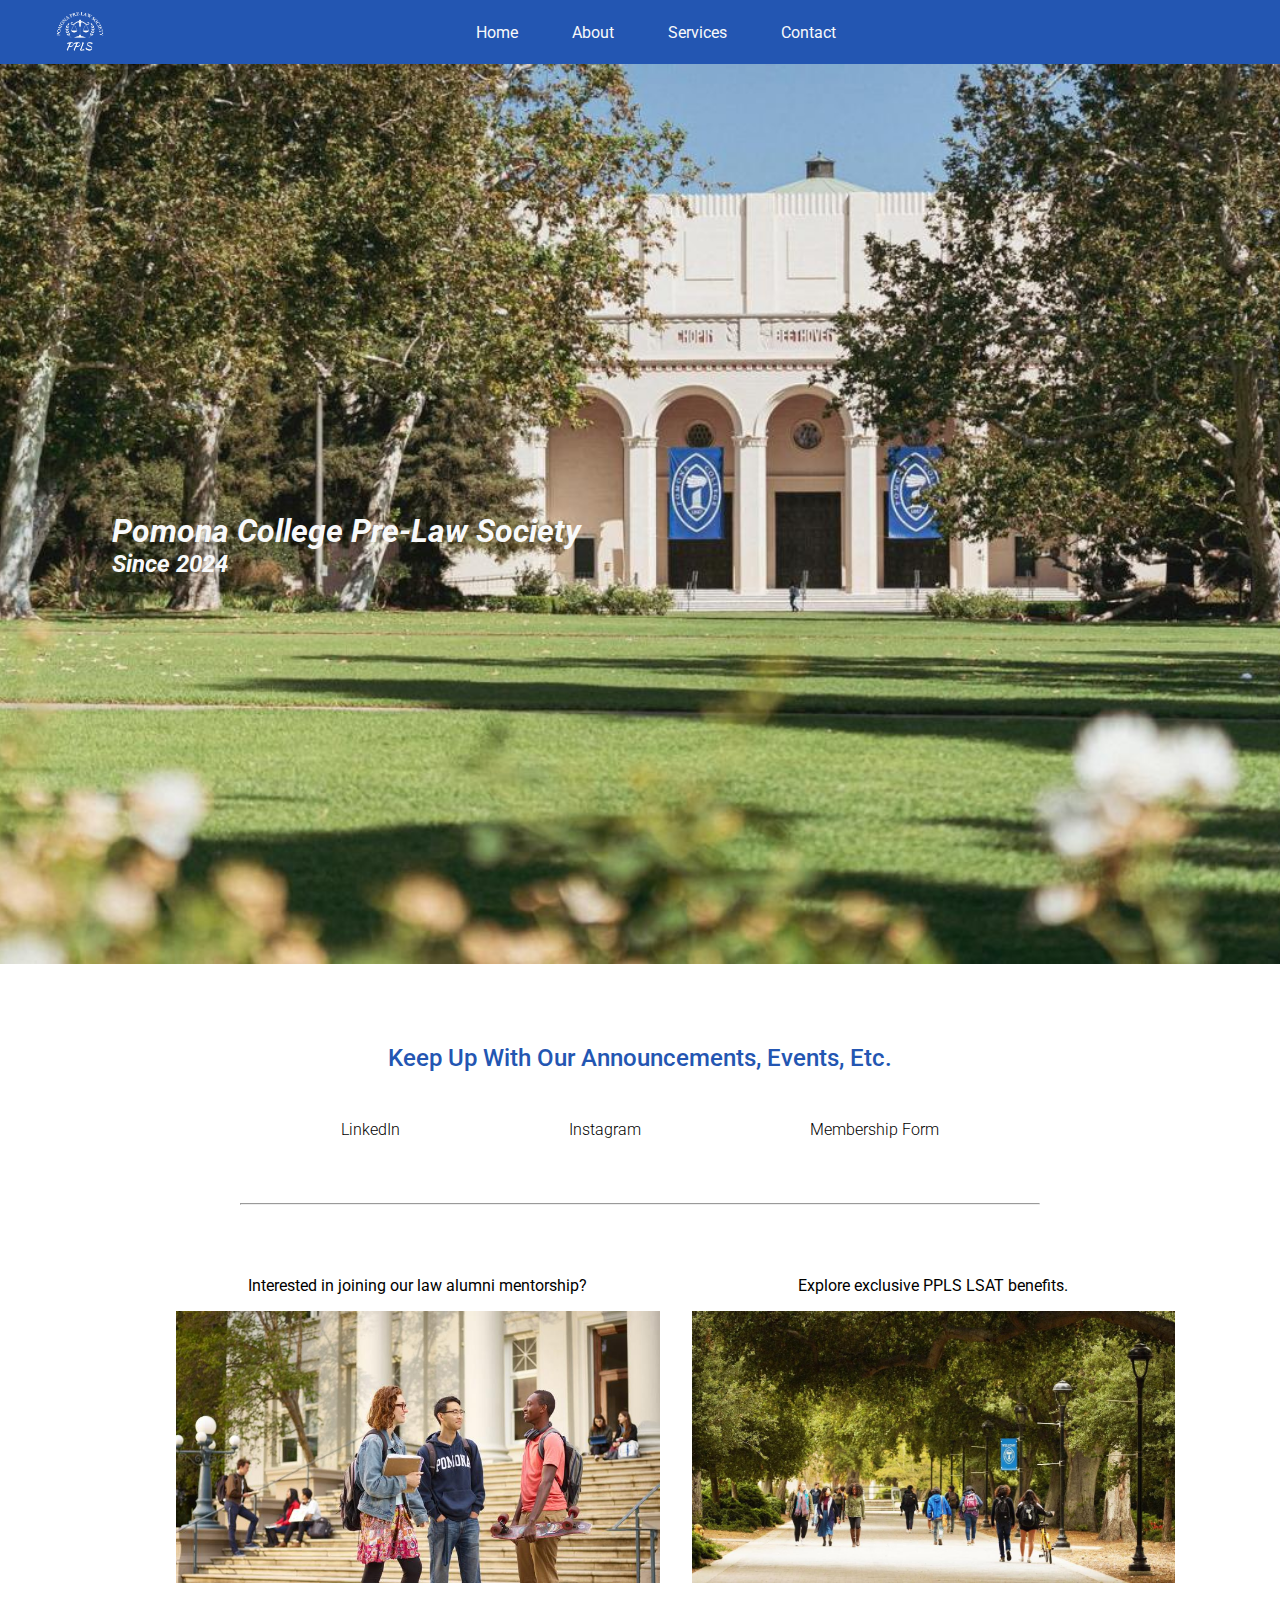
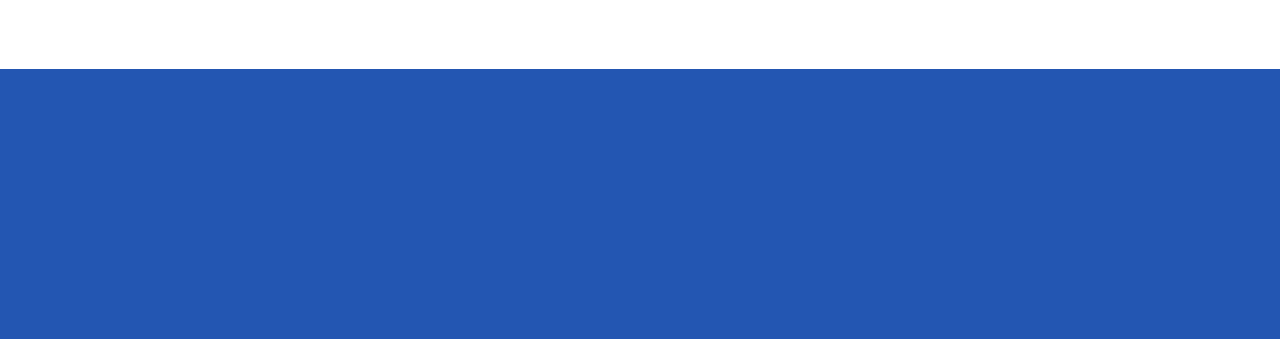
==== index.html @ 8e80bb35 "update" ====
<!DOCTYPE html>
<html lang="en">
  <head>
    <meta charset="UTF-8" />
    <meta name="viewport" content="width=device-width, initial-scale=1.0" />
    <meta http-equiv="X-UA-Compatible" content="ie=edge" />
    <title>Your Page Title</title>
    <link rel="stylesheet" href="style.css" />
    <link rel="preconnect" href="https://fonts.googleapis.com" />
    <link rel="preconnect" href="https://fonts.gstatic.com" crossorigin />
    <link
      href="https://fonts.googleapis.com/css2?family=Roboto:ital,wght@0,100;0,300;0,400;0,500;0,700;0,900;1,100;1,300;1,400;1,500&display=swap"
      rel="stylesheet"
    />
  </head>

  <body>
    <nav>
      <img src="/img/logo.png" alt="Logo" />
      <ul class="navbar-list">
        <li><a href="#">Home</a></li>
        <li><a href="#">About</a></li>
        <li><a href="#">Services</a></li>
        <li><a href="#">Contact</a></li>
      </ul>
    </nav>
    <div class="hero">
      <div class="hero-content">
        <h1>Pomona College Pre-Law Society</h1>
        <h2>Since 2024</h2>
      </div>
    </div>

    <div class="info-section">
      <h2>Keep Up With Our Announcements, Events, Etc.</h2>
      <div class="social-links">
        <p>LinkedIn</p>
        <p>Instagram</p>
        <p>Membership Form</p>
      </div>
    </div>

    <hr />
    <div class="cta-section">
      <div class="cta-box">
        <p>Interested in joining our law alumni mentorship?</p>
        <img src="/img/img1.jpg" alt="Mentorship Image" class="cta-image" />
      </div>
      <div class="cta-box">
        <p>Explore exclusive PPLS LSAT benefits.</p>
        <img src="/img/img2.jpg" alt="LSAT Benefits Image" class="cta-image" />
      </div>
    </div>
    <footer></footer>
  </body>
</html>
---- style.css ----
* {
  margin: 0;
  padding: 0;
  box-sizing: border-box;
  font-family: roboto;
}

nav {
  display: flex;
  position: sticky;
  top: 0;
  align-items: center;
  z-index: 1000;
  width: 100%;
  padding-left: 3rem;
  background-color: #2356b2;
}

.navbar-list {
  display: flex;
  justify-content: space-around;
  list-style: none;
  margin: 0 auto;
  width: 40%;
  padding-right: 5rem;
}

.navbar-list li a {
  text-decoration: none;
  color: #f8f9fa;
}

nav img {
  width: 4rem;
  height: auto;
}

.hero {
  height: 100vh;
  width: 100%;
  background-image: url("/img/hero-img.jpg");
  background-size: cover;
  background-position: center;
  background-repeat: no-repeat;
}

.hero-content {
  margin-left: 7rem;
  padding-top: 28rem;
  color: #f8f9fa;
  font-style: italic;
}

.info-section {
  margin-top: 5rem;
  text-align: center;
}

.info-section h2 {
  font-size: 1.5rem;
  font-weight: 500;
  margin-bottom: 3rem;
  color: #2356b2;
}

.info-section p {
  font-weight: 300;
}

.social-links {
  display: flex;
  justify-content: space-around;
  margin-left: 16rem;
  margin-right: 16rem;
  margin-top: 2rem;
  margin-bottom: 4rem;
}

hr {
  margin-left: 15rem;
  margin-right: 15rem;
  margin-bottom: 4rem;
}

.cta-section {
  display: flex;
  justify-content: space-around;
  height: 20rem;
  margin-top: 1rem;
  margin-left: 10rem;
  margin-right: 10rem;
  margin-bottom: 5rem;
}

.cta-box {
  display: flex;
  flex-direction: column;
  justify-content: center;
  align-items: center;
  padding: 1rem;
}

.cta-image {
  margin-top: 1rem;
  height: 17rem;
  width: auto;
}

footer {
  height: 30vh;
  background-color: #2356b2;
}
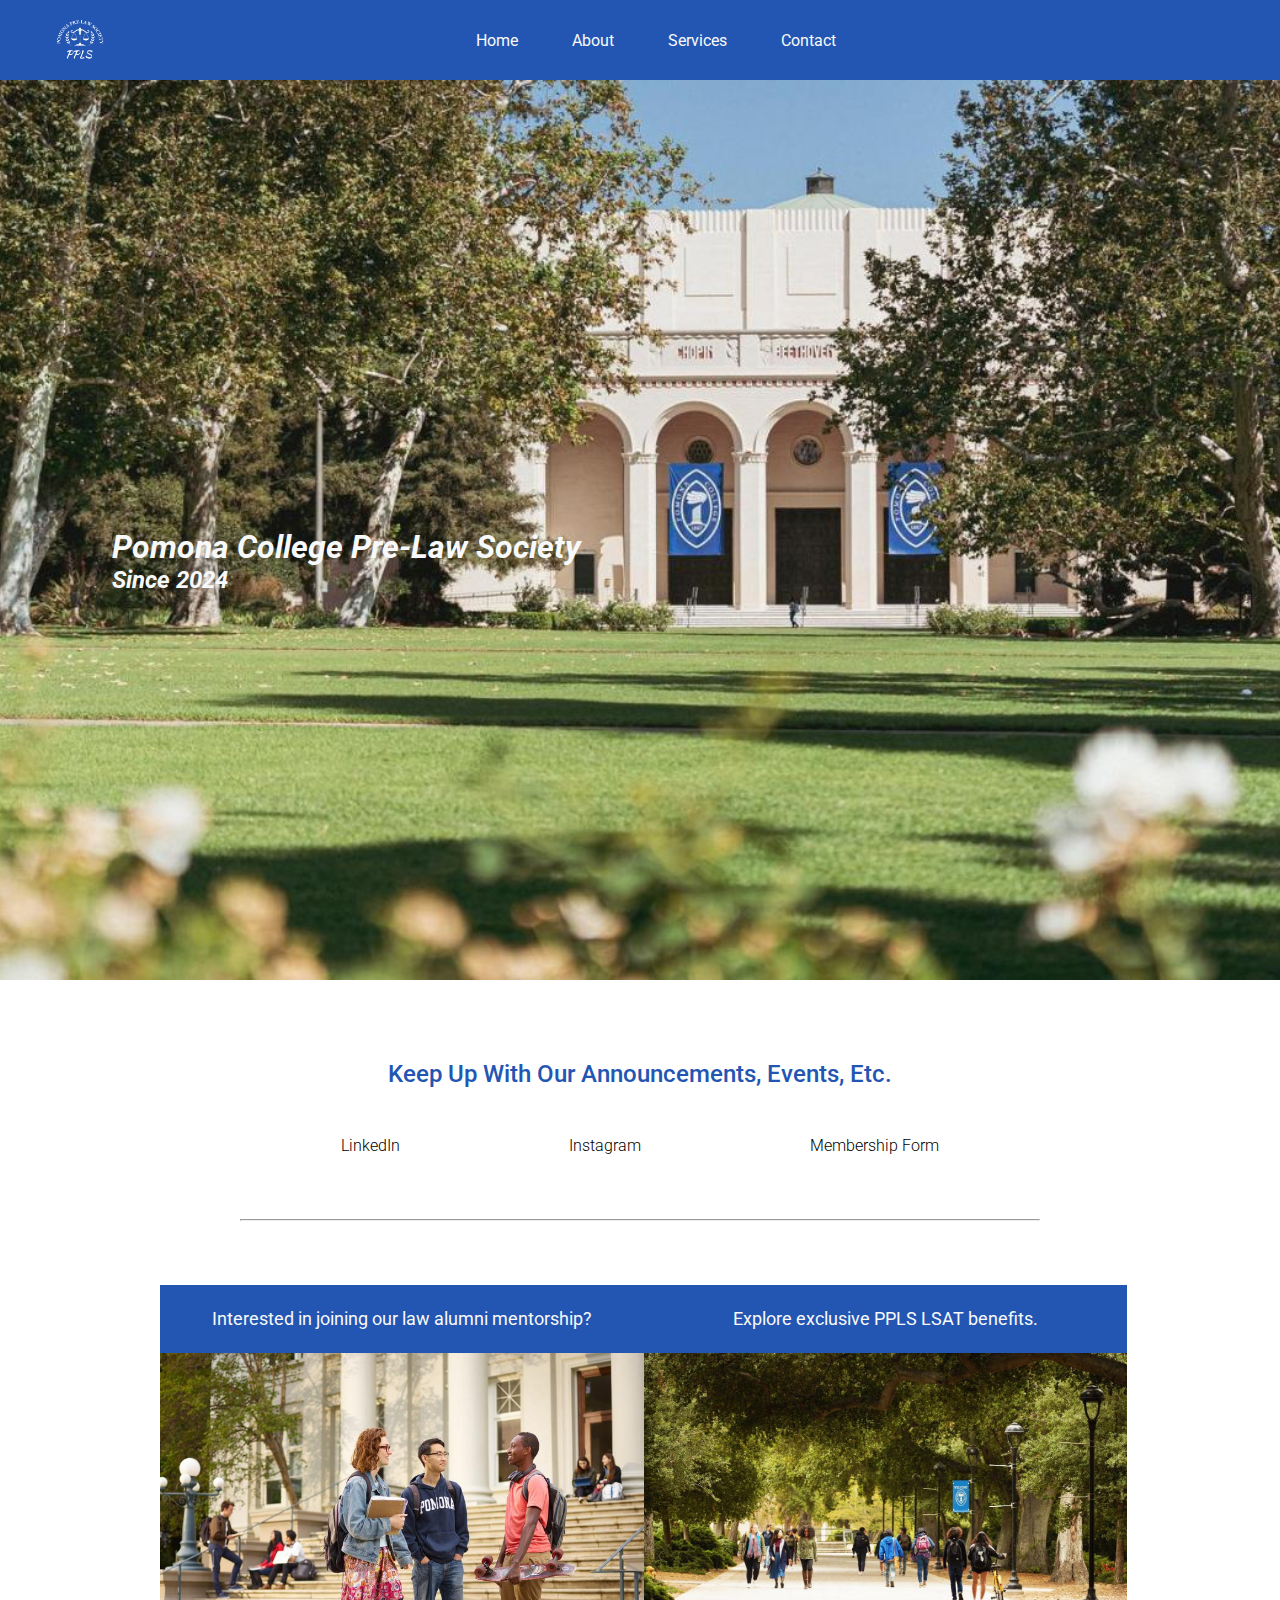
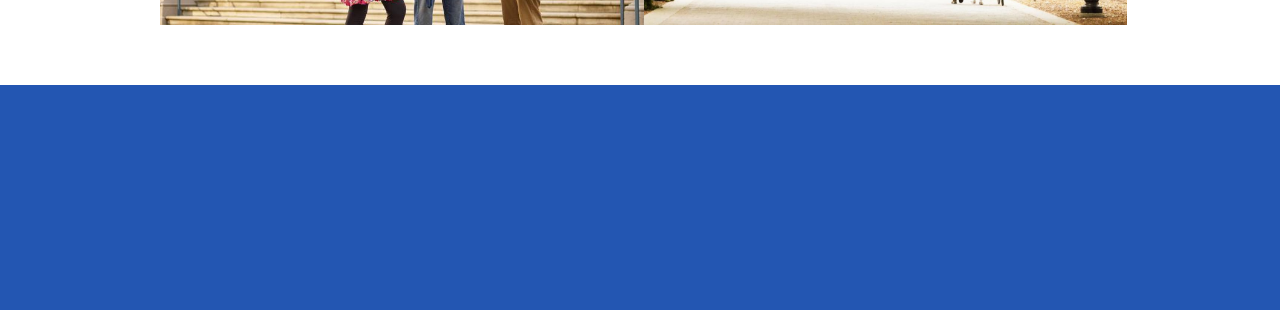
==== commit e2e26884: "update" ====
--- a/index.html
+++ b/index.html
@@ -18,8 +18,8 @@
     <nav>
       <img src="/img/logo.png" alt="Logo" />
       <ul class="navbar-list">
-        <li><a href="#">Home</a></li>
-        <li><a href="#">About</a></li>
+        <li><a href="index.html">Home</a></li>
+        <li><a href="about.html">About</a></li>
         <li><a href="#">Services</a></li>
         <li><a href="#">Contact</a></li>
       </ul>
@@ -34,9 +34,19 @@
     <div class="info-section">
       <h2>Keep Up With Our Announcements, Events, Etc.</h2>
       <div class="social-links">
-        <p>LinkedIn</p>
-        <p>Instagram</p>
-        <p>Membership Form</p>
+        <a
+          href="https://www.linkedin.com/company/pomona-pre-law-society/?viewAsMember=true"
+          target="_blank"
+          >LinkedIn
+        </a>
+        <a href="https://www.instagram.com/pomonaprelaw/" target="_blank"
+          >Instagram</a
+        >
+        <a
+          href="https://docs.google.com/forms/d/e/1FAIpQLSfKI_y0qY_yA4c8sunYlIp1AXriOckiBWh4QzqJSJORWJ5Dlg/viewform"
+          target="_blank"
+          >Membership Form</a
+        >
       </div>
     </div>
 
--- a/style.css
+++ b/style.css
@@ -14,6 +14,7 @@
   width: 100%;
   padding-left: 3rem;
   background-color: #2356b2;
+  height: 5rem;
 }
 
 .navbar-list {
@@ -63,8 +64,10 @@
   color: #2356b2;
 }
 
-.info-section p {
+.info-section a {
   font-weight: 300;
+  text-decoration: none;
+  color: black;
 }
 
 .social-links {
@@ -95,18 +98,72 @@
 .cta-box {
   display: flex;
   flex-direction: column;
+}
+
+.cta-box p {
+  padding: 1.5rem;
+  color: #f8f9fa;
+  background-color: #2356b2;
+  width: 100%;
+  display: flex;
   justify-content: center;
-  align-items: center;
-  padding: 1rem;
+  font-size: 1.1rem;
 }
 
 .cta-image {
-  margin-top: 1rem;
   height: 17rem;
   width: auto;
 }
 
 footer {
-  height: 30vh;
+  height: 25vh;
   background-color: #2356b2;
 }
+
+/* about us */
+
+.team-section {
+  height: auto;
+  display: flex;
+  flex-direction: column;
+  align-items: center;
+  width: 100%;
+  margin-bottom: 5rem;
+}
+
+.team-section h1 {
+  margin: 4rem;
+  color: #2c3e50;
+}
+
+.team-container {
+  display: flex;
+  justify-content: center;
+  flex-wrap: wrap;
+  gap: 5rem;
+}
+
+.team-member {
+  width: 20rem;
+  height: auto;
+  text-align: center;
+}
+
+.team-member h3 {
+  color: #2c3e50;
+  font-size: 1.1rem;
+  font-weight: 600;
+  margin-bottom: 0.5rem;
+}
+
+.team-member p {
+  color: #4d4d4d;
+  font-size: 0.9rem;
+  font-weight: 300;
+  line-height: 1.6;
+}
+
+.team-member img {
+  height: auto;
+  width: 100%;
+}
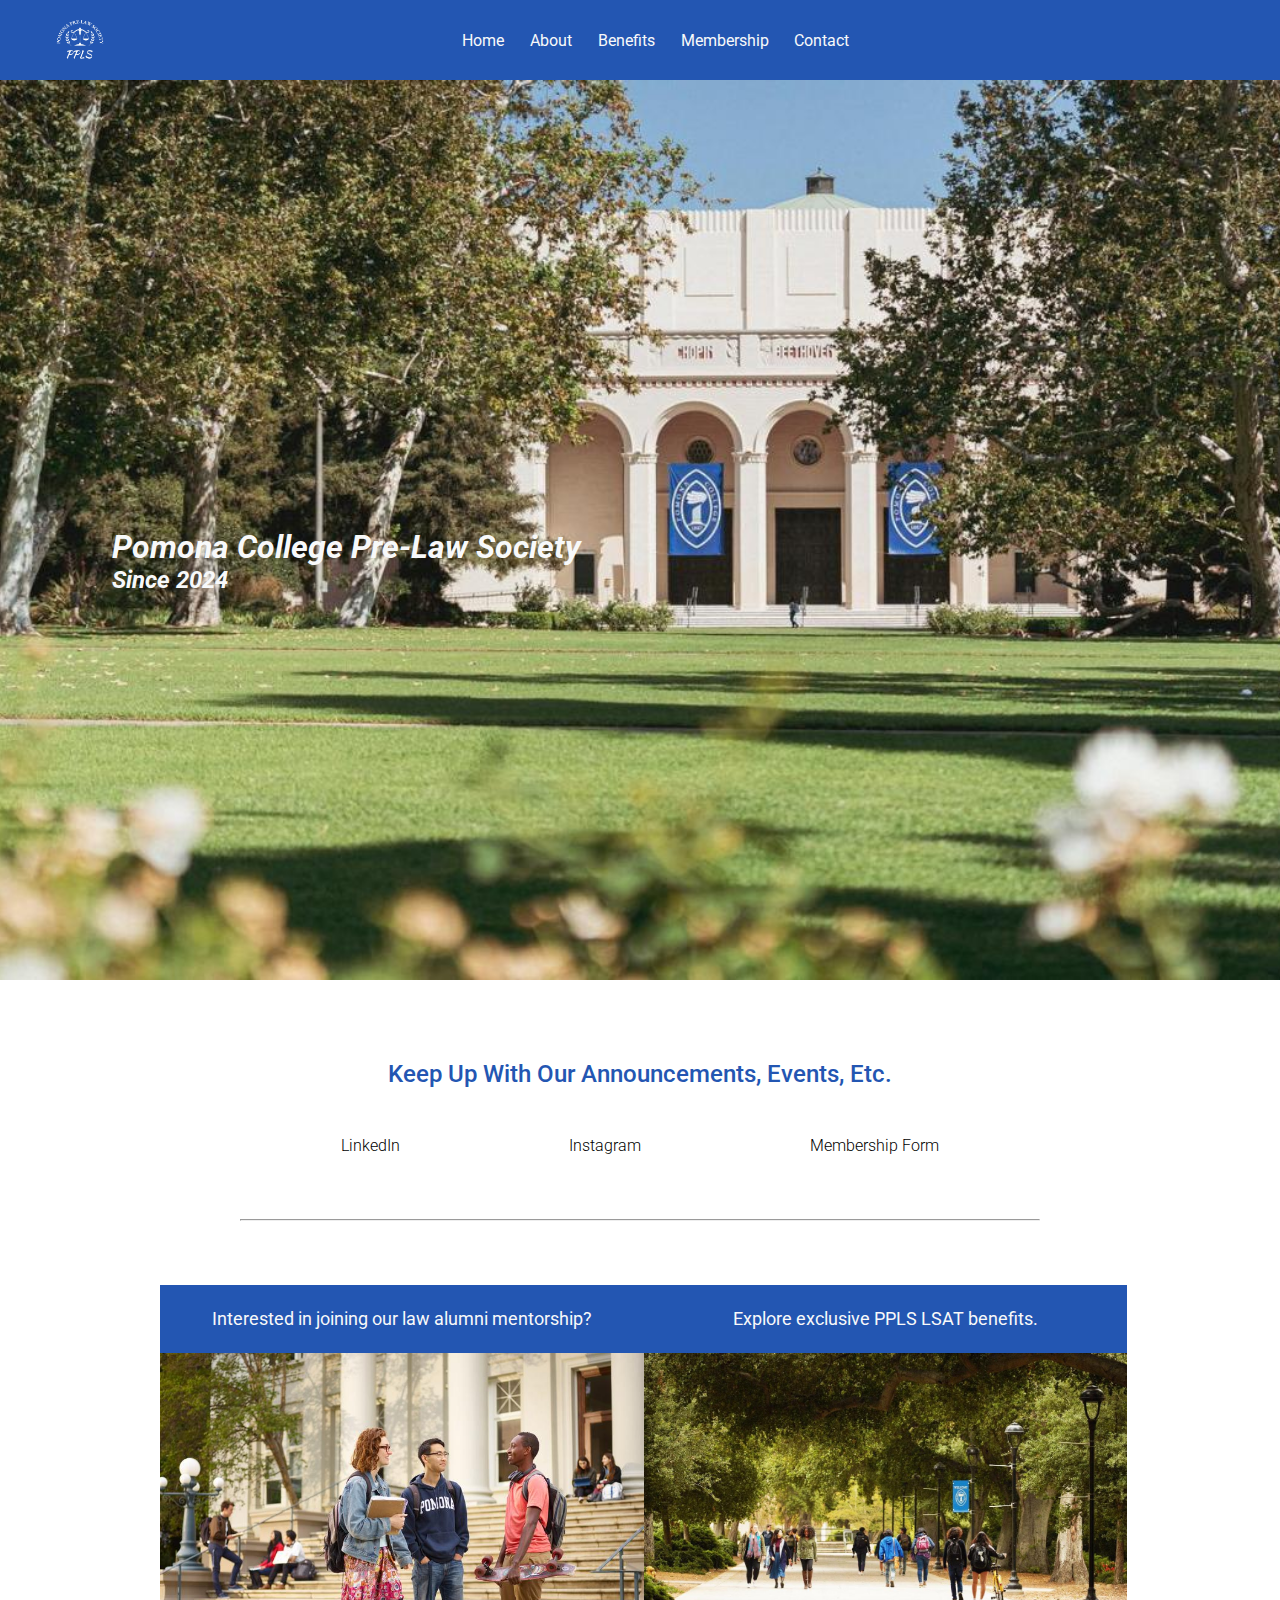
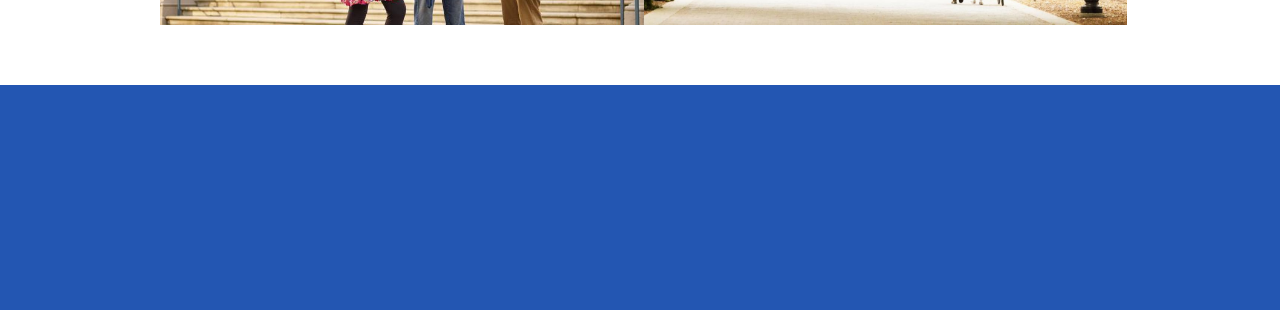
==== commit b88da972: "benefits, membership, contact us" ====
--- a/index.html
+++ b/index.html
@@ -20,8 +20,9 @@
       <ul class="navbar-list">
         <li><a href="index.html">Home</a></li>
         <li><a href="about.html">About</a></li>
-        <li><a href="#">Services</a></li>
-        <li><a href="#">Contact</a></li>
+        <li><a href="benefits.html">Benefits</a></li>
+        <li><a href="membership.html">Membership</a></li>
+        <li><a href="contact.html">Contact</a></li>
       </ul>
     </nav>
     <div class="hero">
--- a/style.css
+++ b/style.css
@@ -167,3 +167,119 @@
   height: auto;
   width: 100%;
 }
+
+.card-container{
+  display:flex;
+  justify-content: center;
+  flex-wrap: wrap;
+  margin-top: 100px;
+}
+.card{
+  width:325px;
+  background-color: #f0f0f0;
+  border-radius: 8px;
+  overflow: hidden;
+  box-shadow: 0px 2px 4px rgba(0,0,0,0.2);
+  margin:20px;
+  height: 500px
+}
+.card img{
+  width: 100%;
+  height: 50%;
+}
+.card-content {
+  text-align: center;
+  flex-grow: 1;
+  display: flex;
+  flex-direction: column;
+  align-items: center;
+  padding: 16px;
+  justify-content: space-between;
+}
+
+.card-content h3{
+  font-size: 28px;
+  margin-bottom: 12px;
+
+}
+.card-content p{
+  color:#666;
+  font-size: 15px;
+  min-height: 80px;
+  margin-bottom: 16px;
+  line-height: 1.3;
+}
+.card-content .btn{
+  display:inline-block;
+  padding:8px 16px;
+  background-color: #2356b2;
+  text-decoration: none;
+  border-radius: 4px;
+  margin-top: 16px;
+  color: #fff;
+}
+.card-content .btn:hover{
+  background-color: #103477;
+}
+
+.membership-container{
+  display: flex; /* Flexbox layout */
+  justify-content: center; /* Space between the mentor and mentee sections */
+  align-items: stretch; /* Ensures both columns stretch to the same height */
+  gap: 70px; /* Add space between the two columns */
+  margin: 20px;
+  background-color: #f0f0f0;
+  max-width: 60%;
+  padding: 20px;
+  min-height: 100%;
+  border-radius: 10px;
+}
+ 
+.mentors{
+  flex: 1;
+  max-width: 30%;
+  min-height: 100%;
+  background-color: #f0f0f0;
+  padding: 20px;
+  border-radius: 8px;
+  text-align: left;
+  display: flex; /* Flexbox to handle content */
+  flex-direction: column; /* Stack the content vertically */
+}
+
+.mentors h3{
+  font-size: 24px;
+  margin-bottom: 16px;
+}
+
+.mentors ul{
+  margin-top: 10px;
+  padding-left: 20px;
+}
+.mentors li{
+  margin-bottom: 5px;
+}
+
+.mentors p{
+  font-size: 16px;
+  line-height: 1.6;
+}
+
+.mentors .btn{
+  display:inline-block;
+  text-align: center;
+  padding:8px 16px;
+  background-color: #2356b2;
+  text-decoration: none;
+  border-radius: 4px;
+  margin-top: auto;
+  color: #fff;
+}
+
+.mentors .spacer{
+  margin-bottom: 16px;
+}
+
+.mentors .btn:hover{
+  background-color: #103477;
+}
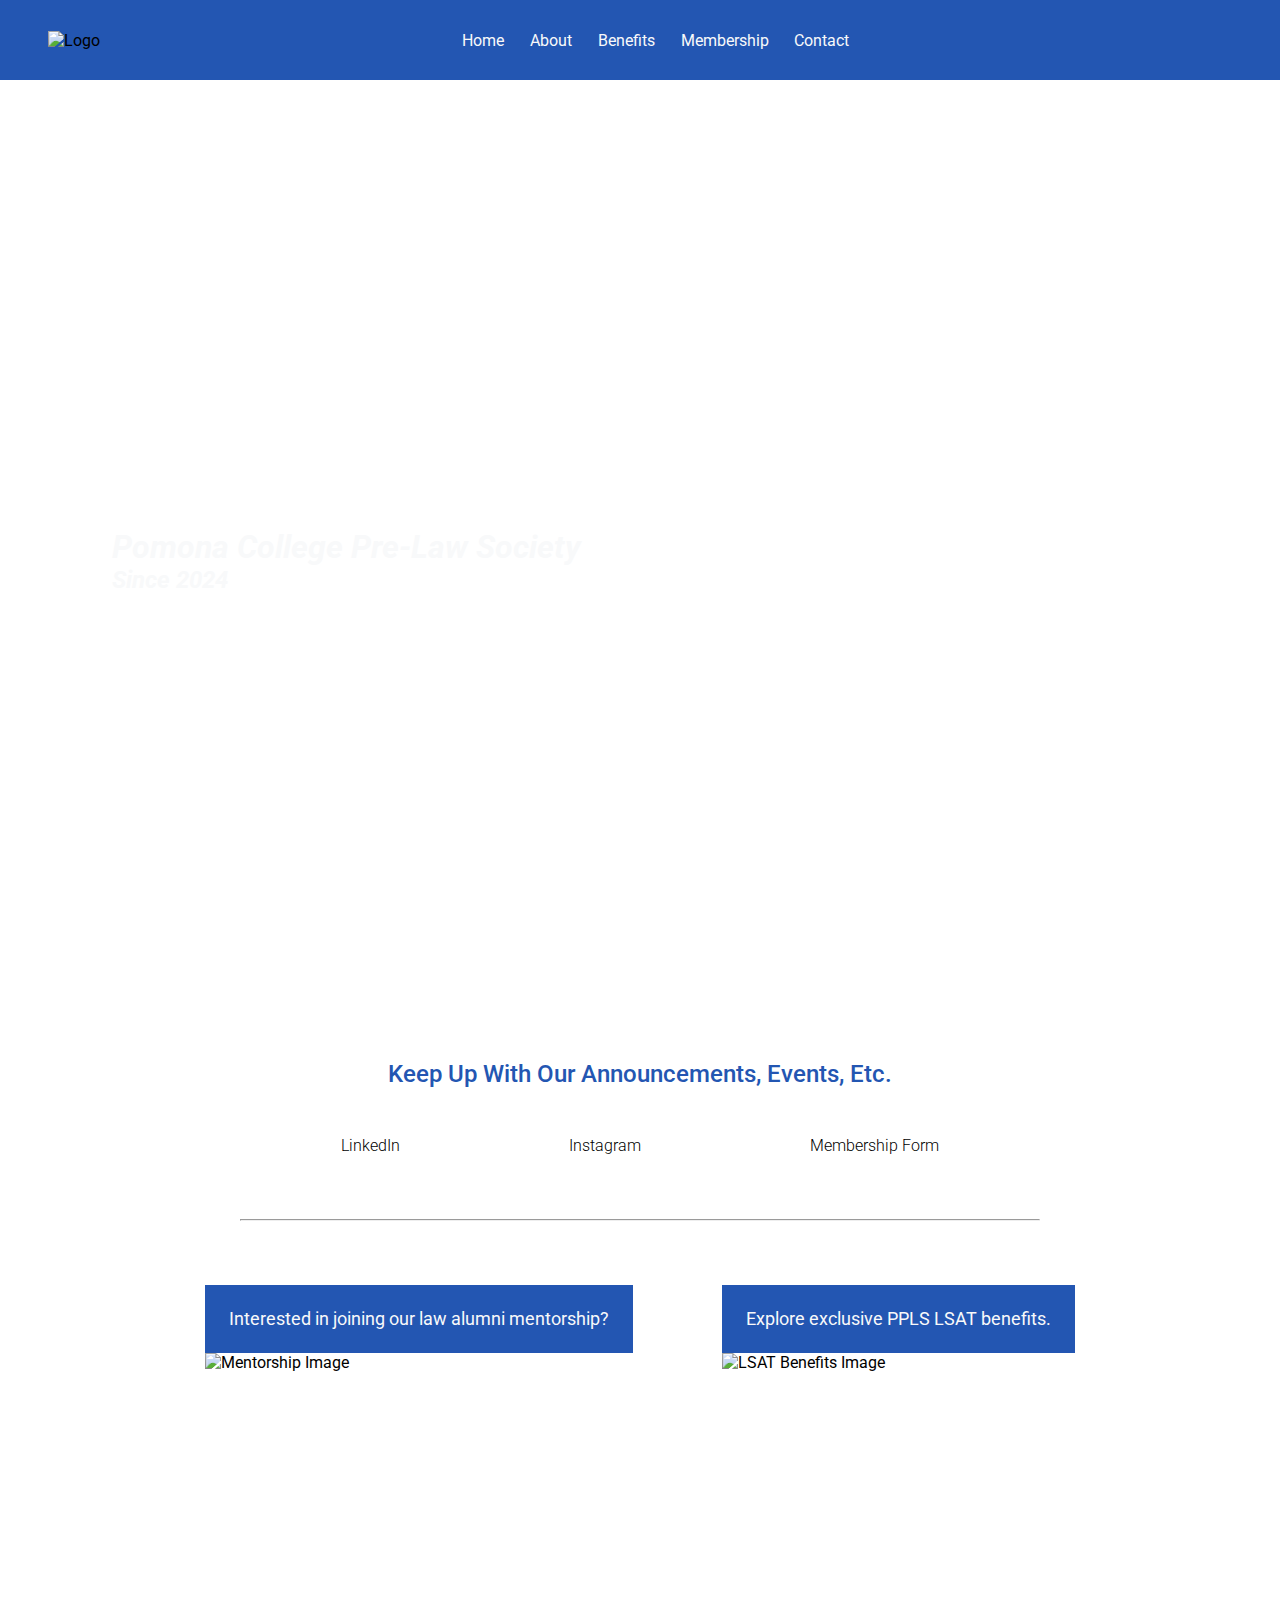
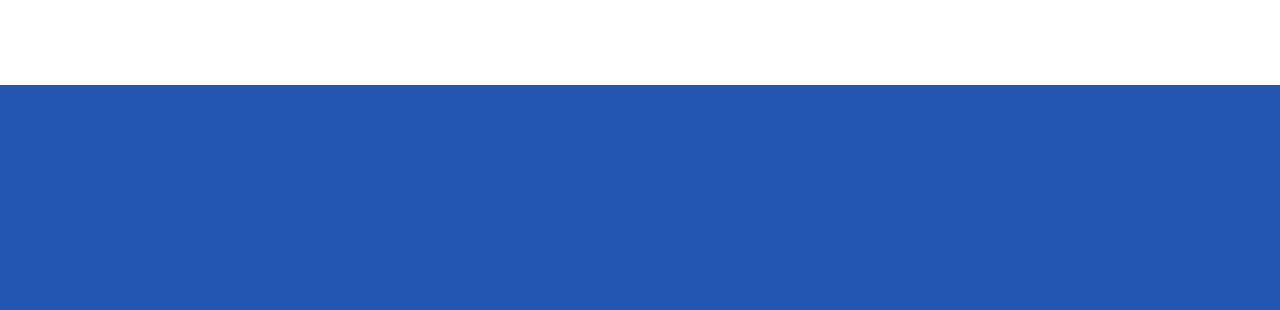
==== commit 51e58a2e: "favicon and images" ====
--- a/index.html
+++ b/index.html
@@ -4,7 +4,7 @@
     <meta charset="UTF-8" />
     <meta name="viewport" content="width=device-width, initial-scale=1.0" />
     <meta http-equiv="X-UA-Compatible" content="ie=edge" />
-    <title>Your Page Title</title>
+    <title>Pomona Pre-Law Society</title>
     <link rel="stylesheet" href="style.css" />
     <link rel="preconnect" href="https://fonts.googleapis.com" />
     <link rel="preconnect" href="https://fonts.gstatic.com" crossorigin />
@@ -12,11 +12,17 @@
       href="https://fonts.googleapis.com/css2?family=Roboto:ital,wght@0,100;0,300;0,400;0,500;0,700;0,900;1,100;1,300;1,400;1,500&display=swap"
       rel="stylesheet"
     />
+    <link rel="apple-touch-icon" sizes="180x180" href="../pre_law_society/apple-touch-icon.png">
+    <link rel="icon" type="image/png" sizes="32x32" href="../pre_law_society/favicon-32x32.png">
+    <link rel="icon" type="image/png" sizes="16x16" href="../pre_law_society/favicon-16x16.png">
+    <link rel="manifest" href="../pre_law_society/site.webmanifest">
+    <link rel="mask-icon" href="../pre_law_society/safari-pinned-tab.svg" color="#5bbad5">
+    <meta name="msapplication-TileColor" content="#da532c">
+    <meta name="theme-color" content="#ffffff">
   </head>
-
   <body>
     <nav>
-      <img src="/img/logo.png" alt="Logo" />
+      <img src="../pre_law_society/img/logo.png" alt="Logo" />
       <ul class="navbar-list">
         <li><a href="index.html">Home</a></li>
         <li><a href="about.html">About</a></li>
@@ -55,11 +61,11 @@
     <div class="cta-section">
       <div class="cta-box">
         <p>Interested in joining our law alumni mentorship?</p>
-        <img src="/img/img1.jpg" alt="Mentorship Image" class="cta-image" />
+        <img src="../pre_law_society/img/img1.jpg" alt="Mentorship Image" class="cta-image" />
       </div>
       <div class="cta-box">
         <p>Explore exclusive PPLS LSAT benefits.</p>
-        <img src="/img/img2.jpg" alt="LSAT Benefits Image" class="cta-image" />
+        <img src="../pre_law_society/img/img2.jpg" alt="LSAT Benefits Image" class="cta-image" />
       </div>
     </div>
     <footer></footer>
--- a/style.css
+++ b/style.css
@@ -39,7 +39,7 @@
 .hero {
   height: 100vh;
   width: 100%;
-  background-image: url("/img/hero-img.jpg");
+  background-image: url("../pre_law_society/img/hero-img.jpg");
   background-size: cover;
   background-position: center;
   background-repeat: no-repeat;
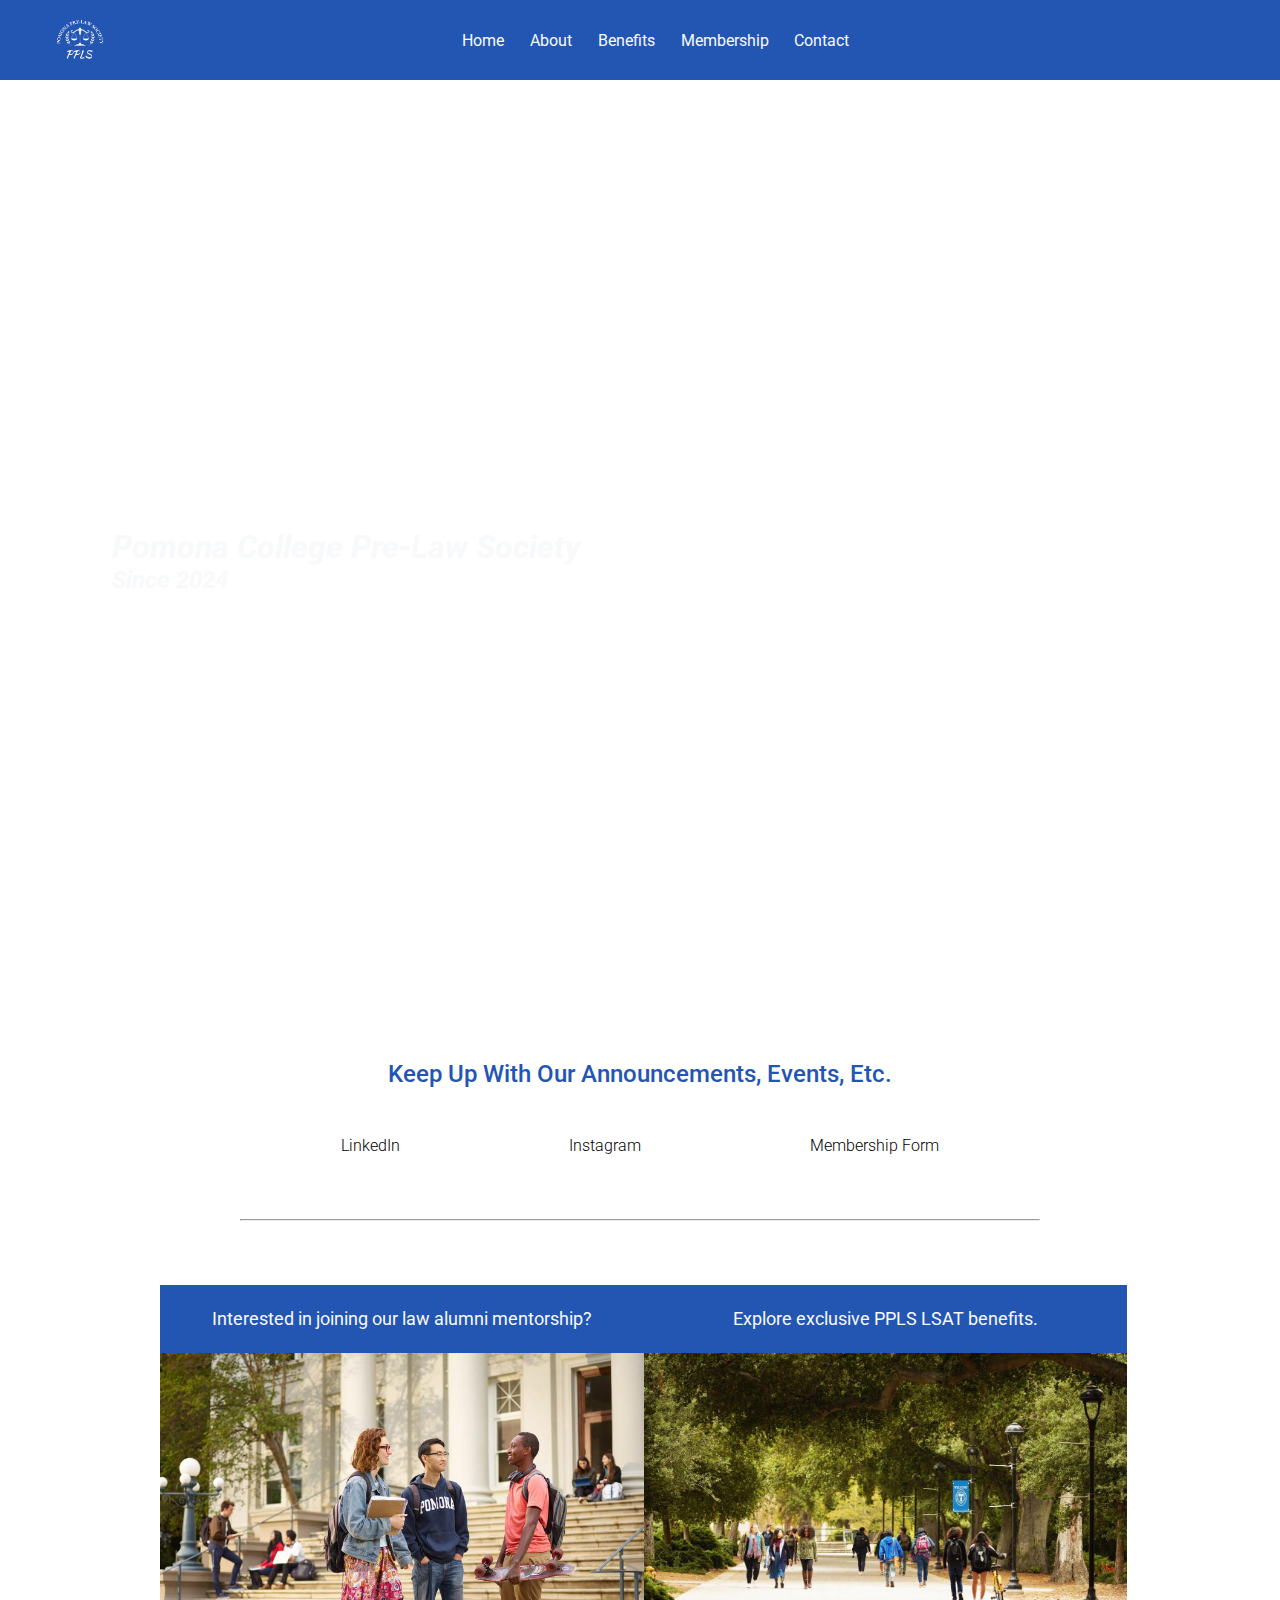
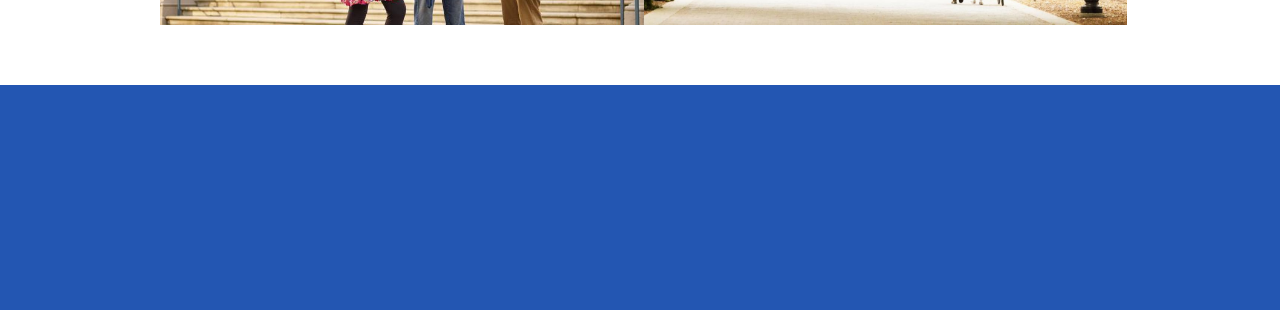
==== commit c4155e22: "image paths" ====
--- a/index.html
+++ b/index.html
@@ -12,17 +12,17 @@
       href="https://fonts.googleapis.com/css2?family=Roboto:ital,wght@0,100;0,300;0,400;0,500;0,700;0,900;1,100;1,300;1,400;1,500&display=swap"
       rel="stylesheet"
     />
-    <link rel="apple-touch-icon" sizes="180x180" href="../pre_law_society/apple-touch-icon.png">
-    <link rel="icon" type="image/png" sizes="32x32" href="../pre_law_society/favicon-32x32.png">
-    <link rel="icon" type="image/png" sizes="16x16" href="../pre_law_society/favicon-16x16.png">
-    <link rel="manifest" href="../pre_law_society/site.webmanifest">
-    <link rel="mask-icon" href="../pre_law_society/safari-pinned-tab.svg" color="#5bbad5">
+    <link rel="apple-touch-icon" sizes="180x180" href="apple-touch-icon.png">
+    <link rel="icon" type="image/png" sizes="32x32" href="favicon-32x32.png">
+    <link rel="icon" type="image/png" sizes="16x16" href="favicon-16x16.png">
+    <link rel="manifest" href="site.webmanifest">
+    <link rel="mask-icon" href="safari-pinned-tab.svg" color="#5bbad5">
     <meta name="msapplication-TileColor" content="#da532c">
     <meta name="theme-color" content="#ffffff">
   </head>
   <body>
     <nav>
-      <img src="../pre_law_society/img/logo.png" alt="Logo" />
+      <img src="img/logo.png" alt="Logo" />
       <ul class="navbar-list">
         <li><a href="index.html">Home</a></li>
         <li><a href="about.html">About</a></li>
@@ -61,11 +61,11 @@
     <div class="cta-section">
       <div class="cta-box">
         <p>Interested in joining our law alumni mentorship?</p>
-        <img src="../pre_law_society/img/img1.jpg" alt="Mentorship Image" class="cta-image" />
+        <img src="img/img1.jpg" alt="Mentorship Image" class="cta-image" />
       </div>
       <div class="cta-box">
         <p>Explore exclusive PPLS LSAT benefits.</p>
-        <img src="../pre_law_society/img/img2.jpg" alt="LSAT Benefits Image" class="cta-image" />
+        <img src="img/img2.jpg" alt="LSAT Benefits Image" class="cta-image" />
       </div>
     </div>
     <footer></footer>
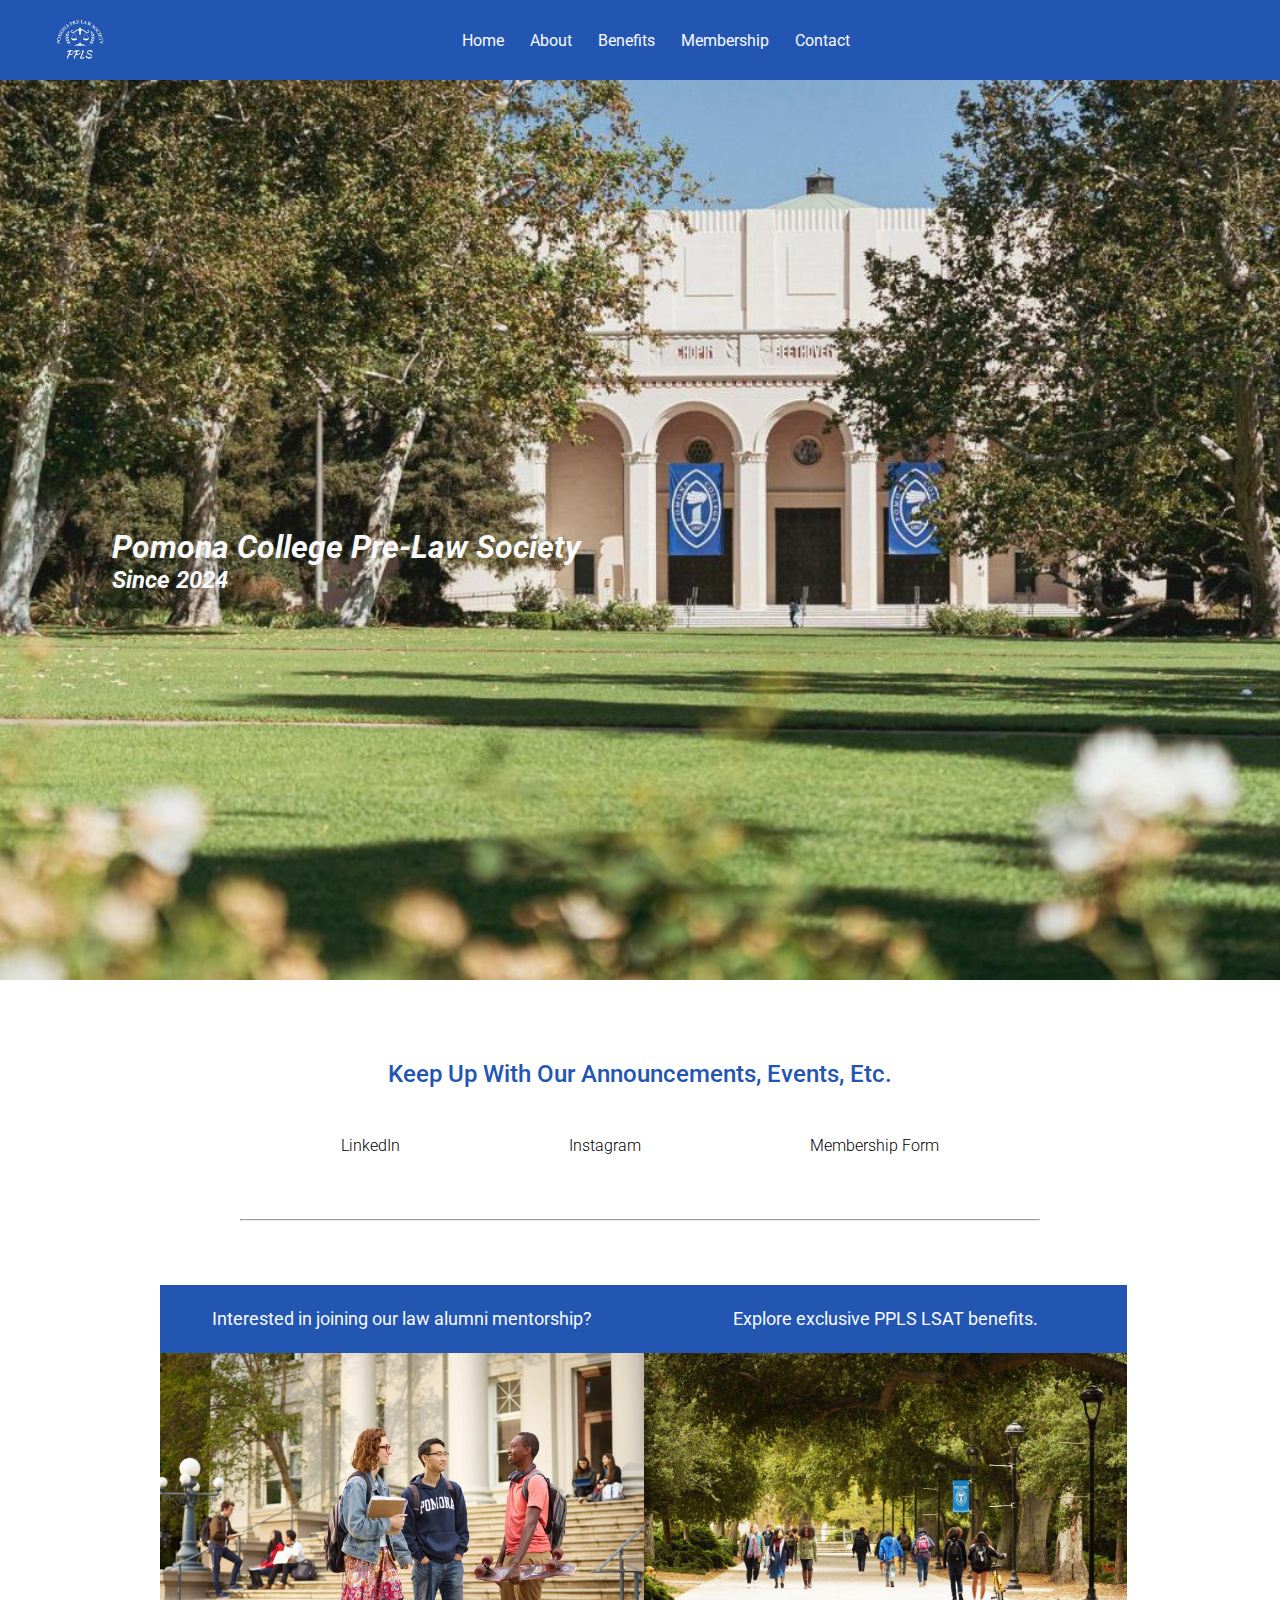
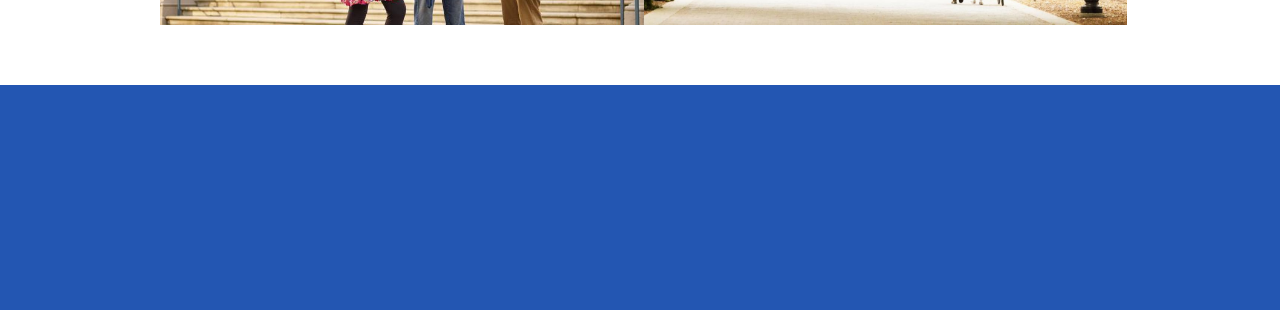
==== commit 2ffeda2e: "added mobile support (except homepage) and small stylistic changes" ====
--- a/index.html
+++ b/index.html
@@ -19,10 +19,12 @@
     <link rel="mask-icon" href="safari-pinned-tab.svg" color="#5bbad5">
     <meta name="msapplication-TileColor" content="#da532c">
     <meta name="theme-color" content="#ffffff">
+    <script type="text/javascript" src="script.js"></script>
+    <meta name="viewport" content="width=device-width, initial-scale=1">
   </head>
   <body>
     <nav>
-      <img src="img/logo.png" alt="Logo" />
+      <img src="img/logo.png" alt="Logo" class="logo"/>
       <ul class="navbar-list">
         <li><a href="index.html">Home</a></li>
         <li><a href="about.html">About</a></li>
@@ -30,6 +32,14 @@
         <li><a href="membership.html">Membership</a></li>
         <li><a href="contact.html">Contact</a></li>
       </ul>
+      <button onclick="dropdown()" class="dropbtn">&#9776;</button>
+        <div id="myDropdown" class="dropdown-content">
+          <a href="index.html">Home</a>
+          <a href="about.html">About</a>
+          <a href="benefits.html">Benefits</a>
+          <a href="membership.html">Membership</a>
+          <a href="contact.html">Contact</a>
+        </div>
     </nav>
     <div class="hero">
       <div class="hero-content">
--- a/style.css
+++ b/style.css
@@ -20,17 +20,33 @@
 .navbar-list {
   display: flex;
   justify-content: space-around;
+  align-items: stretch; /* Ensure li items stretch to the height of the navbar */
   list-style: none;
   margin: 0 auto;
+  padding: 0;
   width: 40%;
   padding-right: 5rem;
+  height: 100%;
+}
+
+.navbar-list li{
+  display: flex;
+  align-items: center; /* Center align text vertically */
+  flex-grow: 1; /* Make li stretch horizontally to fill the navbar */
+  height: 100%; /* Make sure li takes the full height of the navbar */
 }
 
 .navbar-list li a {
   text-decoration: none;
   color: #f8f9fa;
-}
-
+  display: flex; /* Make a a flex container */
+  align-items: center; /* Center text vertically */
+  justify-content: center; /* Center text horizontally */
+  width: 100%; /* Full width of the li */
+  height: 100%; /* Full height of the li */
+  padding: 0; /* Remove default padding */
+  transition: background-color 0.3s ease, color 0.3s ease;
+}
 nav img {
   width: 4rem;
   height: auto;
@@ -39,7 +55,7 @@
 .hero {
   height: 100vh;
   width: 100%;
-  background-image: url("../pre_law_society/img/hero-img.jpg");
+  background-image: url("img/hero-img.jpg");
   background-size: cover;
   background-position: center;
   background-repeat: no-repeat;
@@ -127,6 +143,7 @@
   display: flex;
   flex-direction: column;
   align-items: center;
+  overflow: visible;
   width: 100%;
   margin-bottom: 5rem;
 }
@@ -233,11 +250,14 @@
   padding: 20px;
   min-height: 100%;
   border-radius: 10px;
-}
+  background-image: linear-gradient(#cccccc, #cccccc); /* Adds the line */
+  background-repeat: no-repeat;
+  background-position: center;
+  background-size: 2px 90%; /* Adjust the thickness and height of the line */}
  
 .mentors{
   flex: 1;
-  max-width: 30%;
+  max-width: 40%;
   min-height: 100%;
   background-color: #f0f0f0;
   padding: 20px;
@@ -250,6 +270,7 @@
 .mentors h3{
   font-size: 24px;
   margin-bottom: 16px;
+  text-align: center;
 }
 
 .mentors ul{
@@ -283,3 +304,186 @@
 .mentors .btn:hover{
   background-color: #103477;
 }
+.honeypot-field {
+  display: none;
+}
+
+/* General form styling */
+form {
+  min-width: 1000px;
+  margin: 20px auto;
+  padding: 20px;
+  background-color: #f9f9f9;
+  border-radius: 8px;
+  box-shadow: 0 0 15px rgba(0, 0, 0, 0.1);
+  font-family: Arial, sans-serif;
+}
+
+/* Label styling */
+form label {
+  font-weight: bold;
+  color: #333;
+  margin-bottom: 8px;
+  display: block;
+}
+
+/* Input field styling */
+form input[type="text"],
+form input[type="email"],
+form textarea {
+  width: 100%;
+  padding: 12px;
+  margin-bottom: 16px;
+  border: 1px solid #ccc;
+  border-radius: 4px;
+  box-sizing: border-box;
+  font-size: 16px;
+}
+
+/* Placeholder text styling */
+form input::placeholder,
+form textarea::placeholder {
+  color: #999;
+}
+
+/* Button styling */
+form button {
+  background-color: #4CAF50;
+  color: white;
+  padding: 14px 20px;
+  border: none;
+  border-radius: 4px;
+  cursor: pointer;
+  font-size: 16px;
+  display: block;
+  width: 100%;
+  transition: background-color 0.3s ease;
+}
+
+/* Hover effect for the button */
+form button:hover {
+  background-color: #45a049;
+}
+
+/* Thank you message styling */
+form .thankyou_message {
+  text-align: center;
+  font-size: 1.5em;
+  margin-top: 10px;
+  display: none; /* Hidden by default */
+  color: #4CAF50;
+}
+
+/* Honeypot field styling */
+.honeypot-field {
+  display: none;
+}
+form fieldset {
+  border: none;
+  padding: 0;
+  margin-bottom: 20px;
+}
+
+.navbar-list li:hover a{
+  background-color: #103477;
+}
+
+.navbar-dropdown {
+  display: none;
+  position: absolute;
+  right: 0; /* Align the dropdown content to the right */
+  top: 50px; /* Adjust this if you want more space below the button */
+  background-color: white;
+  z-index: 1;
+  width: 200px; /* Adjust width as needed */
+}
+  /* Dropdown Content (Hidden by Default) */
+.dropdown-content {
+  display: none;
+  position: absolute;
+  right: 0; /* Align the dropdown content to the right */
+  top: 50px; /* Adjust this if you want more space below the button */
+  background-color: white;
+  z-index: 1;
+  width: 200px; /* Adjust width as needed */
+}
+.dropbtn{
+  display: none;
+  position: absolute;
+  right: 0; /* Align the dropdown content to the right */
+  background-color: white;
+  z-index: 1;
+}
+/* Change color of dropdown links on hover */
+.dropdown-content a:hover {background-color: #ddd;}
+
+/* Show the dropdown menu (use JS to add this class to the .dropdown-content container when the user clicks on the dropdown button) */
+.show {display:block;}
+
+@media (max-width: 768px) {
+  .dropbtn {
+    background-color: #2356b2;
+    color: white;
+    padding: 16px;
+    font-size: 16px;
+    border: none;
+    cursor: pointer;
+    right: 0;
+    display: block;
+  }
+  
+  /* Dropdown button on hover & focus
+  .dropbtn:hover, .dropbtn:focus {
+    background-color: #2980B9;
+  } */
+  
+  /* The container <div> - needed to position the dropdown content */
+  .navbar-dropdown {
+    position: relative;
+    display: inline-block;
+  }
+  
+
+  
+  /* Links inside the dropdown */
+  .dropdown-content a {
+    color: black;
+    padding: 12px 16px;
+    text-decoration: none;
+    display: block;
+  }
+
+  .navbar-list{
+    display:none;
+  }
+  .logo{
+    left: 0;
+    margin-left: 15px;
+    position: absolute;
+  }
+  .desc{
+    width: 80%;
+    text-align: center;
+  }
+
+  .membership-container {
+    flex-direction: column; /* Stack the mentors sections vertically */
+    gap: 20px; /* Add a smaller gap between the stacked sections */
+    /* background-size: none; Hide the line on mobile */
+    background-image: linear-gradient(to right, #cccccc, #cccccc); /* Horizontal gradient */
+    background-repeat: no-repeat;
+    background-position: center;
+    background-position-y: 55%;
+    background-size: 75% 2px;
+    min-width: 90%;
+  }
+
+  .mentors {
+    max-width: 100%; /* Allow the mentors sections to take full width on mobile */
+  }
+  .gform{
+    width: 80%;
+    max-width: 80%;
+    min-width: 300px;
+  }
+}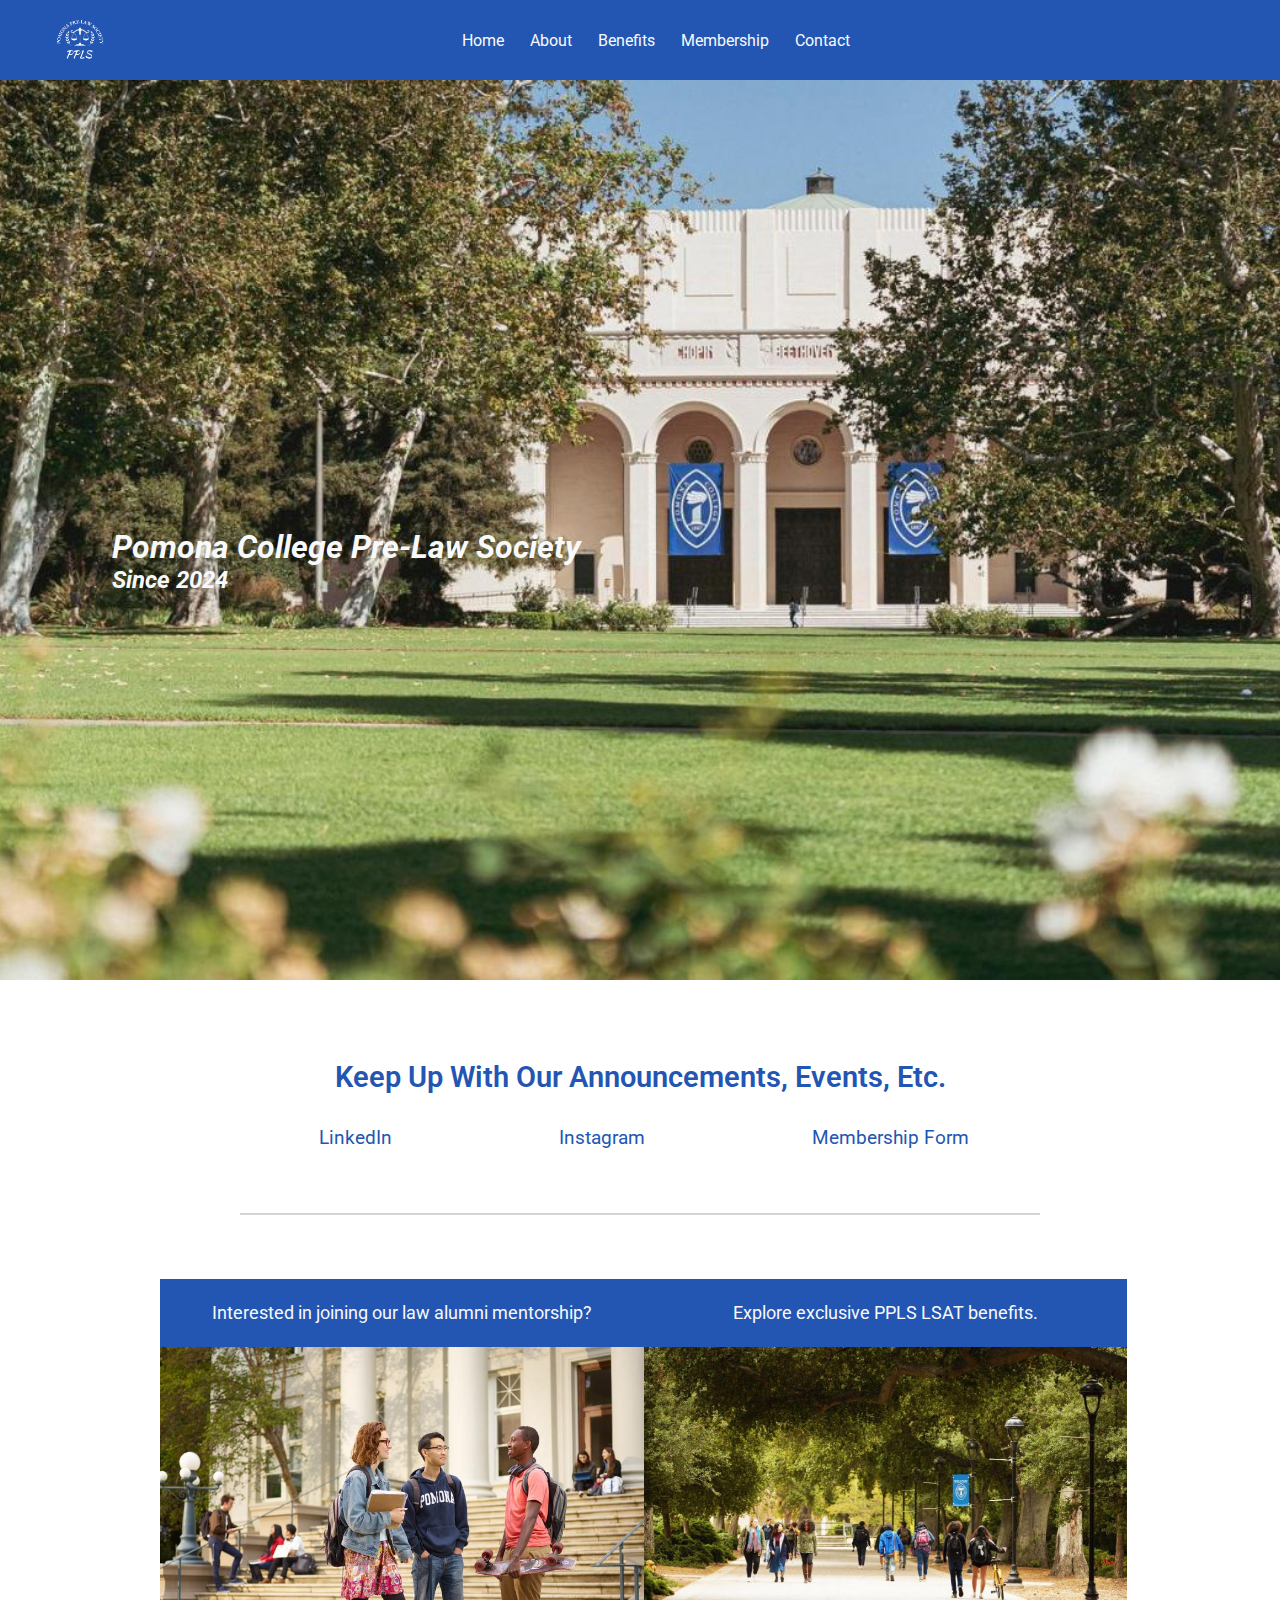
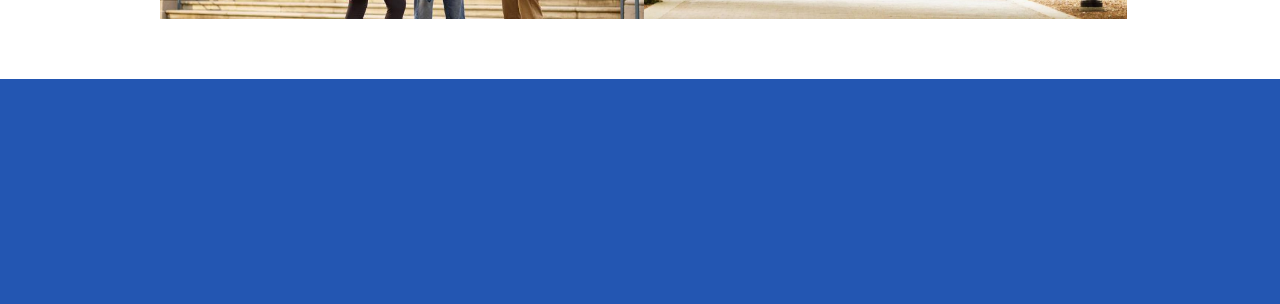
==== commit a0dbbb80: "update" ====
--- a/index.html
+++ b/index.html
@@ -12,19 +12,19 @@
       href="https://fonts.googleapis.com/css2?family=Roboto:ital,wght@0,100;0,300;0,400;0,500;0,700;0,900;1,100;1,300;1,400;1,500&display=swap"
       rel="stylesheet"
     />
-    <link rel="apple-touch-icon" sizes="180x180" href="apple-touch-icon.png">
-    <link rel="icon" type="image/png" sizes="32x32" href="favicon-32x32.png">
-    <link rel="icon" type="image/png" sizes="16x16" href="favicon-16x16.png">
-    <link rel="manifest" href="site.webmanifest">
-    <link rel="mask-icon" href="safari-pinned-tab.svg" color="#5bbad5">
-    <meta name="msapplication-TileColor" content="#da532c">
-    <meta name="theme-color" content="#ffffff">
+    <link rel="apple-touch-icon" sizes="180x180" href="apple-touch-icon.png" />
+    <link rel="icon" type="image/png" sizes="32x32" href="favicon-32x32.png" />
+    <link rel="icon" type="image/png" sizes="16x16" href="favicon-16x16.png" />
+    <link rel="manifest" href="site.webmanifest" />
+    <link rel="mask-icon" href="safari-pinned-tab.svg" color="#5bbad5" />
+    <meta name="msapplication-TileColor" content="#da532c" />
+    <meta name="theme-color" content="#ffffff" />
     <script type="text/javascript" src="script.js"></script>
-    <meta name="viewport" content="width=device-width, initial-scale=1">
+    <meta name="viewport" content="width=device-width, initial-scale=1" />
   </head>
   <body>
     <nav>
-      <img src="img/logo.png" alt="Logo" class="logo"/>
+      <img src="img/logo.png" alt="Logo" class="logo" />
       <ul class="navbar-list">
         <li><a href="index.html">Home</a></li>
         <li><a href="about.html">About</a></li>
@@ -33,13 +33,13 @@
         <li><a href="contact.html">Contact</a></li>
       </ul>
       <button onclick="dropdown()" class="dropbtn">&#9776;</button>
-        <div id="myDropdown" class="dropdown-content">
-          <a href="index.html">Home</a>
-          <a href="about.html">About</a>
-          <a href="benefits.html">Benefits</a>
-          <a href="membership.html">Membership</a>
-          <a href="contact.html">Contact</a>
-        </div>
+      <div id="myDropdown" class="dropdown-content">
+        <a href="index.html">Home</a>
+        <a href="about.html">About</a>
+        <a href="benefits.html">Benefits</a>
+        <a href="membership.html">Membership</a>
+        <a href="contact.html">Contact</a>
+      </div>
     </nav>
     <div class="hero">
       <div class="hero-content">
@@ -54,29 +54,39 @@
         <a
           href="https://www.linkedin.com/company/pomona-pre-law-society/?viewAsMember=true"
           target="_blank"
-          >LinkedIn
+          class="social-link"
+          ><i class="fab fa-linkedin"></i> LinkedIn
         </a>
-        <a href="https://www.instagram.com/pomonaprelaw/" target="_blank"
-          >Instagram</a
+        <a
+          href="https://www.instagram.com/pomonaprelaw/"
+          target="_blank"
+          class="social-link"
+          ><i class="fab fa-instagram"></i> Instagram</a
         >
         <a
           href="https://docs.google.com/forms/d/e/1FAIpQLSfKI_y0qY_yA4c8sunYlIp1AXriOckiBWh4QzqJSJORWJ5Dlg/viewform"
           target="_blank"
-          >Membership Form</a
+          class="social-link"
+          ><i class="fas fa-file-alt"></i> Membership Form</a
         >
       </div>
     </div>
 
     <hr />
     <div class="cta-section">
-      <div class="cta-box">
-        <p>Interested in joining our law alumni mentorship?</p>
-        <img src="img/img1.jpg" alt="Mentorship Image" class="cta-image" />
-      </div>
-      <div class="cta-box">
-        <p>Explore exclusive PPLS LSAT benefits.</p>
-        <img src="img/img2.jpg" alt="LSAT Benefits Image" class="cta-image" />
-      </div>
+      <a class="cta-link" href="membership.html">
+        <div class="cta-box">
+          <p>Interested in joining our law alumni mentorship?</p>
+          <img src="img/img1.jpg" alt="Mentorship Image" class="cta-image" />
+        </div>
+      </a>
+
+      <a class="cta-link" href="benefits.html">
+        <div class="cta-box">
+          <p>Explore exclusive PPLS LSAT benefits.</p>
+          <img src="img/img2.jpg" alt="LSAT Benefits Image" class="cta-image" />
+        </div>
+      </a>
     </div>
     <footer></footer>
   </body>
--- a/style.css
+++ b/style.css
@@ -29,7 +29,7 @@
   height: 100%;
 }
 
-.navbar-list li{
+.navbar-list li {
   display: flex;
   align-items: center; /* Center align text vertically */
   flex-grow: 1; /* Make li stretch horizontally to fill the navbar */
@@ -74,16 +74,43 @@
 }
 
 .info-section h2 {
-  font-size: 1.5rem;
-  font-weight: 500;
-  margin-bottom: 3rem;
+  font-size: 1.8rem;
+  font-weight: 600;
+  margin-bottom: 2rem;
   color: #2356b2;
 }
 
-.info-section a {
-  font-weight: 300;
+.social-links {
+  display: flex;
+  justify-content: center;
+  gap: 3rem;
+  margin-top: 2rem;
+}
+
+.social-link {
+  font-weight: 400;
+  font-size: 1.2rem;
   text-decoration: none;
-  color: black;
+  color: #2356b2;
+  display: flex;
+  align-items: center;
+  transition: color 0.3s ease-in-out;
+}
+
+.social-link:hover {
+  color: #4287f5;
+}
+
+.social-link i {
+  margin-right: 0.5rem;
+  font-size: 1.3rem;
+}
+
+hr {
+  margin-left: 2rem;
+  margin-right: 2rem;
+  margin-bottom: 4rem;
+  border: 0.5px solid #d3d3d3;
 }
 
 .social-links {
@@ -99,6 +126,10 @@
   margin-left: 15rem;
   margin-right: 15rem;
   margin-bottom: 4rem;
+}
+
+.cta-link {
+  text-decoration: none;
 }
 
 .cta-section {
@@ -185,22 +216,22 @@
   width: 100%;
 }
 
-.card-container{
-  display:flex;
+.card-container {
+  display: flex;
   justify-content: center;
   flex-wrap: wrap;
   margin-top: 100px;
 }
-.card{
-  width:325px;
+.card {
+  width: 325px;
   background-color: #f0f0f0;
   border-radius: 8px;
   overflow: hidden;
-  box-shadow: 0px 2px 4px rgba(0,0,0,0.2);
-  margin:20px;
-  height: 500px
-}
-.card img{
+  box-shadow: 0px 2px 4px rgba(0, 0, 0, 0.2);
+  margin: 20px;
+  height: 500px;
+}
+.card img {
   width: 100%;
   height: 50%;
 }
@@ -214,32 +245,31 @@
   justify-content: space-between;
 }
 
-.card-content h3{
+.card-content h3 {
   font-size: 28px;
   margin-bottom: 12px;
-
-}
-.card-content p{
-  color:#666;
+}
+.card-content p {
+  color: #666;
   font-size: 15px;
   min-height: 80px;
   margin-bottom: 16px;
   line-height: 1.3;
 }
-.card-content .btn{
-  display:inline-block;
-  padding:8px 16px;
+.card-content .btn {
+  display: inline-block;
+  padding: 8px 16px;
   background-color: #2356b2;
   text-decoration: none;
   border-radius: 4px;
   margin-top: 16px;
   color: #fff;
 }
-.card-content .btn:hover{
+.card-content .btn:hover {
   background-color: #103477;
 }
 
-.membership-container{
+.membership-container {
   display: flex; /* Flexbox layout */
   justify-content: center; /* Space between the mentor and mentee sections */
   align-items: stretch; /* Ensures both columns stretch to the same height */
@@ -250,12 +280,19 @@
   padding: 20px;
   min-height: 100%;
   border-radius: 10px;
-  background-image: linear-gradient(#cccccc, #cccccc); /* Adds the line */
-  background-repeat: no-repeat;
-  background-position: center;
-  background-size: 2px 90%; /* Adjust the thickness and height of the line */}
- 
-.mentors{
+  min-height: 400px;
+  position: relative;
+}
+
+.divider {
+  width: 2px; /* Thickness of the line */
+  background-color: #cccccc;
+  height: 90%; /* 100% height minus padding (20px top + 20px bottom) */
+  position: absolute;
+  z-index: 1; /* Ensure the line appears above the background */
+}
+
+.mentors {
   flex: 1;
   max-width: 40%;
   min-height: 100%;
@@ -267,29 +304,29 @@
   flex-direction: column; /* Stack the content vertically */
 }
 
-.mentors h3{
+.mentors h3 {
   font-size: 24px;
   margin-bottom: 16px;
   text-align: center;
 }
 
-.mentors ul{
+.mentors ul {
   margin-top: 10px;
   padding-left: 20px;
 }
-.mentors li{
+.mentors li {
   margin-bottom: 5px;
 }
 
-.mentors p{
+.mentors p {
   font-size: 16px;
   line-height: 1.6;
 }
 
-.mentors .btn{
-  display:inline-block;
+.mentors .btn {
+  display: inline-block;
   text-align: center;
-  padding:8px 16px;
+  padding: 8px 16px;
   background-color: #2356b2;
   text-decoration: none;
   border-radius: 4px;
@@ -297,11 +334,11 @@
   color: #fff;
 }
 
-.mentors .spacer{
+.mentors .spacer {
   margin-bottom: 16px;
 }
 
-.mentors .btn:hover{
+.mentors .btn:hover {
   background-color: #103477;
 }
 .honeypot-field {
@@ -348,7 +385,7 @@
 
 /* Button styling */
 form button {
-  background-color: #4CAF50;
+  background-color: #4caf50;
   color: white;
   padding: 14px 20px;
   border: none;
@@ -371,7 +408,7 @@
   font-size: 1.5em;
   margin-top: 10px;
   display: none; /* Hidden by default */
-  color: #4CAF50;
+  color: #4caf50;
 }
 
 /* Honeypot field styling */
@@ -384,7 +421,7 @@
   margin-bottom: 20px;
 }
 
-.navbar-list li:hover a{
+.navbar-list li:hover a {
   background-color: #103477;
 }
 
@@ -397,7 +434,7 @@
   z-index: 1;
   width: 200px; /* Adjust width as needed */
 }
-  /* Dropdown Content (Hidden by Default) */
+/* Dropdown Content (Hidden by Default) */
 .dropdown-content {
   display: none;
   position: absolute;
@@ -407,7 +444,7 @@
   z-index: 1;
   width: 200px; /* Adjust width as needed */
 }
-.dropbtn{
+.dropbtn {
   display: none;
   position: absolute;
   right: 0; /* Align the dropdown content to the right */
@@ -415,10 +452,14 @@
   z-index: 1;
 }
 /* Change color of dropdown links on hover */
-.dropdown-content a:hover {background-color: #ddd;}
+.dropdown-content a:hover {
+  background-color: #ddd;
+}
 
 /* Show the dropdown menu (use JS to add this class to the .dropdown-content container when the user clicks on the dropdown button) */
-.show {display:block;}
+.show {
+  display: block;
+}
 
 @media (max-width: 768px) {
   .dropbtn {
@@ -431,20 +472,18 @@
     right: 0;
     display: block;
   }
-  
+
   /* Dropdown button on hover & focus
   .dropbtn:hover, .dropbtn:focus {
     background-color: #2980B9;
   } */
-  
+
   /* The container <div> - needed to position the dropdown content */
   .navbar-dropdown {
     position: relative;
     display: inline-block;
   }
-  
-
-  
+
   /* Links inside the dropdown */
   .dropdown-content a {
     color: black;
@@ -453,15 +492,15 @@
     display: block;
   }
 
-  .navbar-list{
-    display:none;
-  }
-  .logo{
+  .navbar-list {
+    display: none;
+  }
+  .logo {
     left: 0;
     margin-left: 15px;
     position: absolute;
   }
-  .desc{
+  .desc {
     width: 80%;
     text-align: center;
   }
@@ -469,21 +508,22 @@
   .membership-container {
     flex-direction: column; /* Stack the mentors sections vertically */
     gap: 20px; /* Add a smaller gap between the stacked sections */
-    /* background-size: none; Hide the line on mobile */
-    background-image: linear-gradient(to right, #cccccc, #cccccc); /* Horizontal gradient */
-    background-repeat: no-repeat;
-    background-position: center;
-    background-position-y: 55%;
-    background-size: 75% 2px;
     min-width: 90%;
+    position: static;
+  }
+  .divider {
+    width: 100%; /* Make the line horizontal on mobile */
+    height: 2px; /* Thickness of the line */
+    margin: 20px 0; /* Add some space around the line */
+    position: static;
   }
 
   .mentors {
-    max-width: 100%; /* Allow the mentors sections to take full width on mobile */
-  }
-  .gform{
+    max-width: 100%;
+  }
+  .gform {
     width: 80%;
     max-width: 80%;
     min-width: 300px;
   }
-}+}
